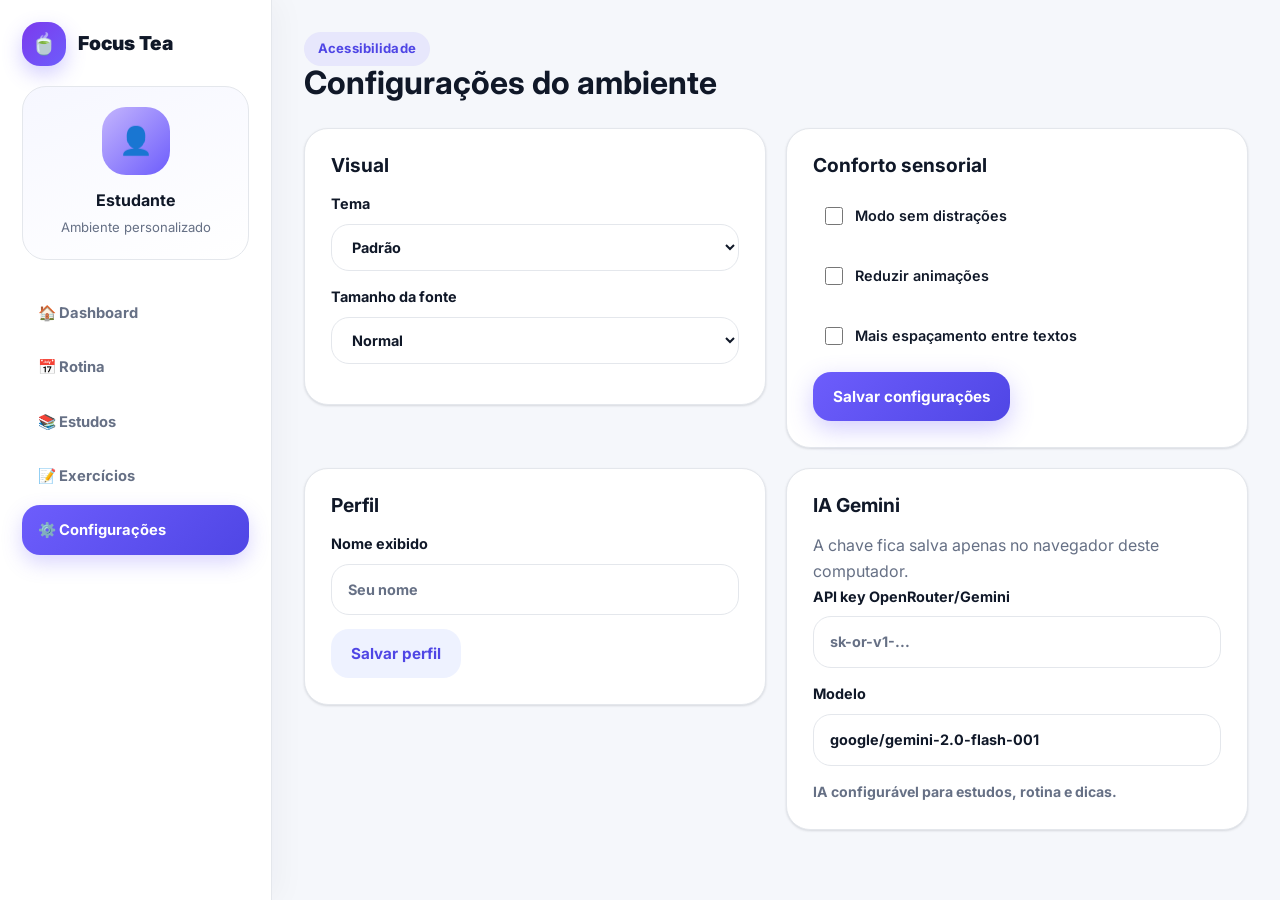
==== paginas/configuracoes.html @ 09d428ab "Improve Focus Tea platform" ====
<!DOCTYPE html>
<html lang="pt-BR">
<head>
  <meta charset="UTF-8" />
  <meta name="viewport" content="width=device-width, initial-scale=1.0" />
  <title>Configurações | Focus Tea</title>
  <link rel="stylesheet" href="../css/style.css" />
</head>
<body class="app-shell">
  <a class="skip-link" href="#conteudo">Pular para o conteúdo</a>
  <aside class="sidebar" aria-label="Navegação principal">
    <a class="brand" href="../dashboard.html"><span class="logo">🍵</span><span>Focus Tea</span></a>
    <div class="user-card"><div class="avatar">👤</div><strong class="user-nome">Estudante</strong><span>Ambiente personalizado</span></div>
    <nav class="side-nav">
      <a href="../dashboard.html">🏠 Dashboard</a>
      <a href="rotina.html">📅 Rotina</a>
      <a href="estudos.html">📚 Estudos</a>
      <a href="exercicios.html">📝 Exercícios</a>
      <a class="active" href="configuracoes.html" aria-current="page">⚙️ Configurações</a>
    </nav>
  </aside>

  <main id="conteudo" class="workspace">
    <header class="workspace-header">
      <div>
        <span class="eyebrow">Acessibilidade</span>
        <h1>Configurações do ambiente</h1>
      </div>
    </header>

    <section class="settings-grid">
      <article class="panel-card">
        <h2>Visual</h2>
        <label for="tema">Tema
          <select id="tema">
            <option value="padrao">Padrão</option>
            <option value="calmo">Calmo</option>
            <option value="foco">Concentração</option>
            <option value="lavanda">Lavanda suave</option>
            <option value="escuro">Escuro</option>
            <option value="alto">Alto contraste</option>
          </select>
        </label>
        <label for="fonte">Tamanho da fonte
          <select id="fonte">
            <option value="normal">Normal</option>
            <option value="grande">Grande</option>
            <option value="muito">Muito grande</option>
          </select>
        </label>
      </article>

      <article class="panel-card">
        <h2>Conforto sensorial</h2>
        <label class="check"><input id="semDistracoes" type="checkbox" /> Modo sem distrações</label>
        <label class="check"><input id="reducao" type="checkbox" /> Reduzir animações</label>
        <label class="check"><input id="espacamento" type="checkbox" /> Mais espaçamento entre textos</label>
        <button class="btn btn-primary" onclick="salvarConfiguracoes()">Salvar configurações</button>
        <p id="statusConfig" class="muted" aria-live="polite"></p>
      </article>

      <article class="panel-card">
        <h2>Perfil</h2>
        <label for="nomeUsuario">Nome exibido
          <input id="nomeUsuario" type="text" placeholder="Seu nome" />
        </label>
        <button class="btn btn-soft" onclick="salvarPerfil()">Salvar perfil</button>
      </article>

      <article class="panel-card">
        <h2>IA Gemini</h2>
        <p class="muted">A chave fica salva apenas no navegador deste computador.</p>
        <label for="apiKeyIA">API key OpenRouter/Gemini
          <input id="apiKeyIA" type="password" autocomplete="off" placeholder="sk-or-v1-..." />
        </label>
        <label for="modeloIA">Modelo
          <input id="modeloIA" type="text" placeholder="google/gemini-2.0-flash-001" />
        </label>
        <p class="ai-status" data-ai-status>IA configurável para estudos, rotina e dicas.</p>
      </article>
    </section>
  </main>

  <script src="../js/app.js"></script>
</body>
</html>
---- css/style.css ----
/* ============================================================
   FOCUS TEA — Design System v2.0
   ============================================================ */

/* ── GOOGLE FONT ── */
@import url('https://fonts.googleapis.com/css2?family=Inter:wght@400;500;600;700;800;900&display=swap');

/* ── DESIGN TOKENS ── */
:root {
  --bg: #f5f7fb;
  --surface: #ffffff;
  --text: #101828;
  --muted: #667085;
  --line: #e4e7ec;
  --primary: #6d5dfc;
  --primary-dark: #4f46e5;
  --primary-light: #ede9fe;
  --soft: #eef2ff;
  --green: #22c55e;
  --green-soft: #dcfce7;
  --red: #ef4444;
  --red-soft: #fef2f2;
  --amber: #f59e0b;
  --amber-soft: #fffbeb;
  --shadow-sm: 0 1px 3px rgba(16,24,40,.08), 0 1px 2px rgba(16,24,40,.06);
  --shadow: 0 20px 50px rgba(16,24,40,.10);
  --shadow-lg: 0 32px 80px rgba(16,24,40,.14);
  --radius-sm: 12px;
  --radius: 18px;
  --radius-lg: 24px;
  --radius-xl: 32px;
  --font: 'Inter', 'Segoe UI', Arial, sans-serif;
  --transition: 0.22s cubic-bezier(.4,0,.2,1);
}

/* ── RESET ── */
*, *::before, *::after {
  box-sizing: border-box;
  margin: 0;
  padding: 0;
}

html { scroll-behavior: smooth; }

body {
  font-family: var(--font);
  background: var(--bg);
  color: var(--text);
  line-height: 1.65;
  transition: background var(--transition), color var(--transition);
}

a { text-decoration: none; color: inherit; }
img { max-width: 100%; }
input, select, textarea, button { font: inherit; }
textarea { min-height: 120px; resize: vertical; }

/* ── FOCUS VISIBLE (Acessibilidade) ── */
:focus-visible {
  outline: 3px solid var(--primary);
  outline-offset: 3px;
  border-radius: var(--radius-sm);
}

/* ── SKIP LINK ── */
.skip-link {
  position: absolute;
  top: -100%;
  left: 16px;
  background: var(--primary);
  color: #fff;
  padding: 12px 20px;
  border-radius: 0 0 var(--radius) var(--radius);
  font-weight: 700;
  z-index: 9999;
  transition: top 0.2s;
}
.skip-link:focus { top: 0; }

/* ── TIPOGRAFIA ── */
h1 { font-size: 3rem; line-height: 1.08; letter-spacing: 0; }
h2 { font-size: 2rem; line-height: 1.1; letter-spacing: 0; }
h3 { font-size: 1.2rem; line-height: 1.3; }

.muted { color: var(--muted); }

.eyebrow, .badge {
  display: inline-flex;
  padding: 6px 14px;
  border-radius: 999px;
  background: rgba(109,93,252,.10);
  color: var(--primary-dark);
  font-weight: 700;
  font-size: .82rem;
  letter-spacing: 0.01em;
}

/* ── BOTÕES ── */
.btn {
  display: inline-flex;
  align-items: center;
  justify-content: center;
  gap: 8px;
  padding: 12px 20px;
  border-radius: var(--radius);
  border: 0;
  cursor: pointer;
  font-weight: 700;
  font-size: .95rem;
  transition: transform var(--transition), box-shadow var(--transition), background var(--transition), opacity var(--transition);
  white-space: nowrap;
  user-select: none;
}

.btn:hover { transform: translateY(-2px); }
.btn:active { transform: translateY(0) scale(.98); }
.btn:disabled { opacity: .6; cursor: not-allowed; transform: none; }

.btn-primary {
  background: linear-gradient(135deg, var(--primary), var(--primary-dark));
  color: #fff;
  box-shadow: 0 8px 24px rgba(109,93,252,.30);
}
.btn-primary:hover { box-shadow: 0 14px 32px rgba(109,93,252,.40); }

.btn-soft { background: var(--soft); color: var(--primary-dark); }
.btn-soft:hover { background: var(--primary-light); }

.btn-ghost { background: transparent; color: var(--primary-dark); border: 1.5px solid var(--line); }
.btn-ghost:hover { background: var(--soft); border-color: var(--primary); }

.btn-light { background: #fff; color: var(--primary-dark); }
.btn-danger { background: var(--red-soft); color: var(--red); }
.btn-success { background: var(--green-soft); color: #15803d; }

.btn-icon {
  background: none;
  border: none;
  cursor: pointer;
  padding: 6px 8px;
  border-radius: var(--radius-sm);
  font-size: 1rem;
  transition: background var(--transition);
  line-height: 1;
}
.btn-icon:hover { background: var(--soft); }

.btn-large { padding: 15px 28px; font-size: 1rem; }
.full { width: 100%; }

/* ── INPUTS ── */
input[type="text"],
input[type="email"],
input[type="password"],
input[type="time"],
select,
textarea {
  width: 100%;
  border: 1.5px solid var(--line);
  border-radius: var(--radius);
  padding: 13px 16px;
  background: var(--surface);
  color: var(--text);
  transition: border-color var(--transition), box-shadow var(--transition);
}

input[type="text"]:focus,
input[type="email"]:focus,
input[type="password"]:focus,
input[type="time"]:focus,
select:focus,
textarea:focus {
  outline: none;
  border-color: var(--primary);
  box-shadow: 0 0 0 4px rgba(109,93,252,.12);
}

input::placeholder { color: var(--muted); }

/* ── BRAND ── */
.brand {
  display: flex;
  align-items: center;
  gap: 12px;
  font-weight: 900;
  font-size: 1.2rem;
}
.brand.center { justify-content: center; }

.logo {
  display: grid;
  place-items: center;
  width: 44px;
  height: 44px;
  border-radius: var(--radius);
  background: linear-gradient(135deg, #7c3aed, #6d5dfc);
  box-shadow: 0 8px 20px rgba(109,93,252,.30);
  font-size: 1.3rem;
  flex-shrink: 0;
}

/* ── TOPBAR ── */
.topbar {
  position: sticky;
  top: 0;
  z-index: 200;
  display: flex;
  align-items: center;
  justify-content: space-between;
  padding: 16px 6%;
  backdrop-filter: blur(20px);
  -webkit-backdrop-filter: blur(20px);
  background: rgba(255,255,255,.85);
  border-bottom: 1px solid rgba(228,231,236,.7);
}

.nav-links {
  display: flex;
  align-items: center;
  gap: 24px;
  font-weight: 700;
}

.nav-links a { 
  color: var(--muted); 
  transition: color var(--transition);
  font-size: .92rem;
}
.nav-links a:hover { color: var(--primary-dark); }

/* Hamburguer */
.hamburguer {
  display: none;
  flex-direction: column;
  gap: 5px;
  cursor: pointer;
  padding: 8px;
  border: none;
  background: none;
  border-radius: var(--radius-sm);
}
.hamburguer span {
  display: block;
  width: 24px;
  height: 2px;
  background: var(--text);
  border-radius: 2px;
  transition: transform var(--transition), opacity var(--transition);
}

/* ── HERO LANDING ── */
.hero {
  display: grid;
  grid-template-columns: 1.1fr .9fr;
  gap: 60px;
  align-items: center;
  min-height: 720px;
  padding: 80px 6%;
  background:
    radial-gradient(circle at 85% 10%, #ded8ff 0, transparent 30%),
    radial-gradient(circle at 5% 90%, #e0f2fe 0, transparent 25%),
    linear-gradient(180deg, #fff 0, #f3f7ff 100%);
}

.hero h1 {
  font-size: 4.8rem;
  line-height: 0.97;
  letter-spacing: 0;
  margin: 20px 0;
}

.hero p {
  font-size: 1.12rem;
  color: var(--muted);
  max-width: 500px;
  line-height: 1.75;
}

.hero-actions, .trust-row {
  display: flex;
  flex-wrap: wrap;
  gap: 12px;
  margin-top: 24px;
}

.trust-row span {
  color: #475467;
  font-weight: 700;
  font-size: .87rem;
}

.hero-panel { position: relative; }

.mock-window {
  background: rgba(255,255,255,.92);
  border: 1px solid rgba(255,255,255,.9);
  border-radius: var(--radius-xl);
  padding: 28px;
  box-shadow: var(--shadow-lg);
  backdrop-filter: blur(20px);
  transform: rotate(1.5deg);
  animation: float 5s ease-in-out infinite;
}

@keyframes float {
  0%, 100% { transform: rotate(1.5deg) translateY(0); }
  50% { transform: rotate(1.5deg) translateY(-10px); }
}

.window-dots {
  display: flex;
  gap: 8px;
  margin-bottom: 22px;
}
.window-dots span {
  width: 12px;
  height: 12px;
  border-radius: 50%;
}
.window-dots span:nth-child(1) { background: #f87171; }
.window-dots span:nth-child(2) { background: #fbbf24; }
.window-dots span:nth-child(3) { background: #34d399; }

.mock-card {
  border-radius: var(--radius-lg);
  padding: 24px;
  color: #fff;
}
.mock-card.purple { background: linear-gradient(135deg, #6d5dfc, #9333ea); }
.mock-card small, .mock-card strong { display: block; }
.mock-card strong { font-size: 1.5rem; margin-top: 6px; }

.mini-progress, .progress {
  height: 10px;
  border-radius: 999px;
  background: rgba(255,255,255,.25);
  overflow: hidden;
}
.mini-progress { margin-top: 18px; }
.mini-progress span, .progress span {
  display: block;
  height: 100%;
  border-radius: inherit;
  background: var(--green);
  transition: width 0.6s ease;
}

.mock-grid {
  display: grid;
  grid-template-columns: repeat(3, 1fr);
  gap: 10px;
  margin: 12px 0;
}
.mock-grid div, .ai-bubble {
  background: #fff;
  border: 1px solid var(--line);
  border-radius: var(--radius);
  padding: 16px;
}
.mock-grid strong, .mock-grid span { display: block; }
.mock-grid span { color: var(--muted); font-size: .82rem; margin-top: 2px; }

.ai-bubble {
  border-style: dashed;
  border-color: var(--primary);
  color: #344054;
  font-size: .88rem;
  line-height: 1.5;
}

/* ── SECTIONS ── */
.section { padding: 80px 6%; }
.section-title { text-align: center; margin-bottom: 40px; }
.section-title h2 { margin: 12px 0; }

.stats-strip {
  display: grid;
  grid-template-columns: repeat(4, 1fr);
  gap: 16px;
  padding: 40px 6%;
  background: var(--surface);
  border-top: 1px solid var(--line);
  border-bottom: 1px solid var(--line);
}

.stats-strip div {
  text-align: center;
  padding: 20px;
  border-radius: var(--radius-lg);
  transition: transform var(--transition);
}
.stats-strip div:hover { transform: translateY(-3px); }
.stats-strip strong { display: block; font-size: 2.2rem; color: var(--primary-dark); margin-bottom: 4px; }

.split-section {
  display: grid;
  grid-template-columns: 1fr 1fr;
  gap: 60px;
  align-items: center;
}
.split-section h2 { margin: 14px 0; }

.feature-stack { display: grid; gap: 14px; }

.feature-card, .big-card {
  background: var(--surface);
  border: 1px solid var(--line);
  border-radius: var(--radius-lg);
  box-shadow: var(--shadow-sm);
  padding: 28px;
  transition: transform var(--transition), box-shadow var(--transition);
}
.feature-card:hover, .big-card:hover {
  transform: translateY(-5px);
  box-shadow: var(--shadow);
}
.feature-card span, .big-card span { font-size: 2rem; display: block; margin-bottom: 12px; }
.feature-card h3, .big-card h3 { margin-bottom: 8px; }

.cards-3 {
  display: grid;
  grid-template-columns: repeat(3, 1fr);
  gap: 20px;
  margin-top: 28px;
}

.cta-section {
  display: flex;
  align-items: center;
  justify-content: space-between;
  gap: 30px;
  margin: 0 6% 80px;
  padding: 54px;
  border-radius: var(--radius-xl);
  background: linear-gradient(135deg, #6d5dfc, #8b5cf6);
  color: #fff;
  box-shadow: var(--shadow-lg);
}
.cta-section p { color: rgba(255,255,255,.85); margin-top: 12px; }
.cta-section .eyebrow { background: rgba(255,255,255,.2); color: #fff; }
.cta-section h2 { margin: 12px 0 0; }

.footer {
  text-align: center;
  padding: 36px;
  color: var(--muted);
  border-top: 1px solid var(--line);
  font-size: .88rem;
}

/* ── AUTH ── */
.auth-page {
  min-height: 100vh;
  display: grid;
  place-items: center;
  background:
    radial-gradient(circle at top left, #ddd6fe, transparent 40%),
    radial-gradient(circle at bottom right, #e0f2fe, transparent 40%),
    #f7f8ff;
  padding: 20px;
}

.auth-card {
  width: min(460px, 100%);
  background: #fff;
  border: 1px solid var(--line);
  border-radius: var(--radius-xl);
  padding: 40px;
  box-shadow: var(--shadow);
  animation: slideUp 0.4s ease;
}

@keyframes slideUp {
  from { opacity: 0; transform: translateY(24px); }
  to { opacity: 1; transform: translateY(0); }
}

.auth-card h1 { text-align: center; margin: 20px 0 4px; font-size: 1.8rem; }
.auth-card > p { text-align: center; color: var(--muted); margin-bottom: 28px; }
.auth-card form { display: grid; gap: 16px; }
.auth-card label { display: grid; gap: 8px; font-weight: 700; font-size: .9rem; }

.auth-error {
  padding: 12px 16px;
  background: var(--red-soft);
  border: 1px solid #fca5a5;
  border-radius: var(--radius);
  color: var(--red);
  font-size: .88rem;
  display: none;
}
.auth-error.show { display: block; }

/* ── APP SHELL ── */
.app-shell {
  display: grid;
  grid-template-columns: 272px 1fr;
  min-height: 100vh;
}

.sidebar {
  position: sticky;
  top: 0;
  height: 100vh;
  overflow-y: auto;
  background: rgba(255,255,255,.97);
  border-right: 1px solid var(--line);
  padding: 22px;
  box-shadow: 6px 0 30px rgba(16,24,40,.04);
  display: flex;
  flex-direction: column;
}

.user-card {
  margin: 20px 0;
  padding: 20px;
  text-align: center;
  border-radius: var(--radius-lg);
  background: linear-gradient(160deg, #f6f7ff, #fff);
  border: 1px solid var(--line);
}

.avatar {
  width: 68px;
  height: 68px;
  margin: 0 auto 12px;
  display: grid;
  place-items: center;
  border-radius: var(--radius-lg);
  background: linear-gradient(135deg, #c4b5fd, #6d5dfc);
  font-size: 1.7rem;
}

.user-card strong { display: block; font-size: 1rem; }
.user-card span { display: block; color: var(--muted); font-size: .82rem; margin-top: 4px; }

.side-nav { display: grid; gap: 4px; margin-top: 8px; }

.side-nav a {
  display: flex;
  align-items: center;
  gap: 10px;
  padding: 13px 16px;
  border-radius: var(--radius);
  font-weight: 700;
  color: var(--muted);
  font-size: .92rem;
  transition: background var(--transition), color var(--transition), box-shadow var(--transition);
}
.side-nav a:hover { color: var(--primary-dark); background: var(--soft); }
.side-nav a.active {
  background: linear-gradient(135deg, var(--primary), var(--primary-dark));
  color: #fff;
  box-shadow: 0 8px 20px rgba(109,93,252,.25);
}

.sidebar-footer {
  margin-top: auto;
  padding-top: 16px;
  border-top: 1px solid var(--line);
}

.workspace {
  padding: 32px;
  max-width: 1100px;
  width: 100%;
}

.workspace-header {
  display: flex;
  justify-content: space-between;
  align-items: center;
  gap: 20px;
  margin-bottom: 28px;
  flex-wrap: wrap;
}
.workspace-header h1 { font-size: 2rem; letter-spacing: 0; }

/* ── DASHBOARD ── */
.dashboard-hero {
  display: flex;
  align-items: center;
  justify-content: space-between;
  gap: 30px;
  padding: 44px;
  border-radius: var(--radius-xl);
  background: linear-gradient(135deg, #6d5dfc, #8b5cf6);
  color: #fff;
  box-shadow: var(--shadow);
  margin-bottom: 24px;
  overflow: hidden;
  position: relative;
}

.dashboard-hero::before {
  content: '';
  position: absolute;
  top: -50%;
  right: -10%;
  width: 300px;
  height: 300px;
  background: rgba(255,255,255,.06);
  border-radius: 50%;
}

.dashboard-hero h2 { font-size: 1.9rem; line-height: 1.1; margin: 12px 0 8px; }
.dashboard-hero p { color: rgba(255,255,255,.85); font-size: .95rem; }
.dashboard-hero .badge { background: rgba(255,255,255,.2); color: #fff; }

#dataHoraAtual {
  font-size: .82rem;
  opacity: .75;
  margin-top: 6px;
}

.hero-metric {
  background: rgba(255,255,255,.15);
  border: 1px solid rgba(255,255,255,.25);
  padding: 24px 32px;
  border-radius: var(--radius-lg);
  text-align: center;
  min-width: 160px;
  flex-shrink: 0;
}
.hero-metric strong {
  display: block;
  font-size: 3rem;
  line-height: 1;
  font-weight: 900;
}
.hero-metric span { font-size: .88rem; opacity: .85; margin-top: 4px; display: block; }

.metric-grid {
  display: grid;
  grid-template-columns: repeat(3, 1fr);
  gap: 18px;
  margin-bottom: 24px;
}

.metric-card {
  background: var(--surface);
  border: 1px solid var(--line);
  border-radius: var(--radius-lg);
  box-shadow: var(--shadow-sm);
  padding: 24px;
  transition: transform var(--transition), box-shadow var(--transition);
}
.metric-card:hover { transform: translateY(-4px); box-shadow: var(--shadow); }
.metric-card > span { font-size: 2rem; display: block; margin-bottom: 10px; }
.metric-card h3 { font-size: 1rem; color: var(--muted); font-weight: 600; }
.metric-card strong { display: block; font-size: 2.2rem; margin: 8px 0; font-weight: 900; }

.cards-2 { display: grid; grid-template-columns: 1fr 1fr; gap: 20px; }

.panel-card {
  background: var(--surface);
  border: 1px solid var(--line);
  border-radius: var(--radius-lg);
  box-shadow: var(--shadow-sm);
  padding: 26px;
}
.panel-card h2 { margin-bottom: 16px; font-size: 1.2rem; }

/* ── TASK LIST ── */
.task-list { display: grid; gap: 10px; margin: 14px 0; }

.task {
  display: flex;
  align-items: center;
  justify-content: space-between;
  gap: 12px;
  padding: 14px 16px;
  border-radius: var(--radius);
  background: #f8f9ff;
  border: 1px solid var(--line);
  border-left: 4px solid var(--primary);
  transition: opacity var(--transition), background var(--transition);
  animation: taskIn 0.25s ease;
}

@keyframes taskIn {
  from { opacity: 0; transform: translateX(-10px); }
  to { opacity: 1; transform: translateX(0); }
}

.task.done {
  opacity: .55;
}
.task.done .task-text {
  text-decoration: line-through;
  color: var(--muted);
}
.task.done { border-left-color: var(--green); }
.task.cat-pausa { border-left-color: var(--amber); }
.task.cat-lazer { border-left-color: var(--green); }
.task.cat-saude { border-left-color: #ec4899; }
.task.cat-outro { border-left-color: var(--muted); }

.task label {
  display: flex;
  align-items: center;
  gap: 10px;
  font-weight: 600;
  cursor: pointer;
  flex: 1;
  min-width: 0;
}

.task-text { font-size: .92rem; word-break: break-word; }

.task input[type="checkbox"] {
  width: 18px;
  height: 18px;
  flex-shrink: 0;
  accent-color: var(--primary);
  cursor: pointer;
}

.task-meta {
  display: flex;
  align-items: center;
  gap: 8px;
  flex-shrink: 0;
}

.task-time {
  font-size: .78rem;
  color: var(--muted);
  background: var(--soft);
  padding: 3px 10px;
  border-radius: 999px;
  white-space: nowrap;
}

.task-cat-badge {
  font-size: .88rem;
}

.inline-form {
  display: flex;
  gap: 10px;
  flex-wrap: wrap;
  align-items: flex-end;
}
.inline-form .form-group {
  display: flex;
  flex-direction: column;
  gap: 6px;
}
.inline-form .form-group label {
  font-size: .8rem;
  font-weight: 700;
  color: var(--muted);
}
.inline-form input[type="text"] { flex: 1; min-width: 200px; }
.inline-form input[type="time"] { width: 120px; }
.inline-form select { width: 140px; }

/* ── AI STYLES ── */
.ai-answer, .study-content {
  margin-top: 14px;
  padding: 18px;
  border-radius: var(--radius);
  background: #f8f9ff;
  border: 1px dashed #a78bfa;
  animation: fadeIn 0.3s ease;
  font-size: .92rem;
  line-height: 1.75;
}

.ai-content {
  background: linear-gradient(135deg, #f5f3ff, #ede9fe);
  border-radius: var(--radius);
  padding: 20px;
  margin-bottom: 14px;
  border: 1px solid #c4b5fd;
  animation: fadeIn 0.3s ease;
}

.ai-header {
  display: flex;
  align-items: center;
  gap: 10px;
  margin-bottom: 12px;
  font-weight: 700;
  font-size: .95rem;
}

.badge-ai {
  font-size: .72rem;
  padding: 3px 10px;
  background: var(--primary);
  color: #fff;
  border-radius: 999px;
  letter-spacing: 0.02em;
}

.ai-text {
  font-size: .93rem;
  line-height: 1.75;
  color: #2d1f7a;
}

/* Chat */
.chat-area {
  display: flex;
  flex-direction: column;
  gap: 12px;
  padding: 16px;
  background: #f8f9ff;
  border-radius: var(--radius);
  min-height: 200px;
  max-height: 360px;
  overflow-y: auto;
  margin-bottom: 14px;
  border: 1px solid var(--line);
  scroll-behavior: smooth;
}

.chat-msg {
  display: flex;
  align-items: flex-start;
  gap: 10px;
  animation: fadeIn 0.25s ease;
}
.chat-msg.user { flex-direction: row-reverse; }

.chat-avatar { font-size: 1.4rem; flex-shrink: 0; margin-top: 2px; }

.chat-bubble {
  padding: 12px 16px;
  border-radius: var(--radius);
  font-size: .9rem;
  max-width: 80%;
  line-height: 1.65;
}

.chat-msg.assistant .chat-bubble {
  background: #fff;
  border: 1px solid var(--line);
  border-radius: 4px var(--radius) var(--radius) var(--radius);
  color: var(--text);
}
.chat-msg.user .chat-bubble {
  background: linear-gradient(135deg, var(--primary), var(--primary-dark));
  color: #fff;
  border-radius: var(--radius) 4px var(--radius) var(--radius);
}

.chat-input-row {
  display: flex;
  gap: 10px;
  align-items: flex-end;
}
.chat-input-row textarea {
  flex: 1;
  min-height: 60px;
  max-height: 120px;
}

.loading-ai {
  display: flex;
  align-items: center;
  gap: 10px;
  padding: 16px;
  color: var(--muted);
  font-style: italic;
  font-size: .88rem;
}

.loading-typing {
  display: inline-flex;
  align-items: center;
  gap: 4px;
  padding: 10px 16px;
  background: #fff;
  border-radius: 4px var(--radius) var(--radius) var(--radius);
  border: 1px solid var(--line);
}
.loading-typing span {
  width: 6px;
  height: 6px;
  background: var(--primary);
  border-radius: 50%;
  animation: typingDot 1.2s ease infinite;
}
.loading-typing span:nth-child(2) { animation-delay: .2s; }
.loading-typing span:nth-child(3) { animation-delay: .4s; }

@keyframes typingDot {
  0%, 60%, 100% { transform: translateY(0); opacity: .4; }
  30% { transform: translateY(-4px); opacity: 1; }
}

/* ── QUIZ ── */
.quiz-selector {
  margin-bottom: 24px;
  display: flex;
  align-items: center;
  gap: 14px;
  flex-wrap: wrap;
}
.quiz-selector label { font-weight: 700; font-size: .9rem; }
.quiz-selector select { width: auto; flex-shrink: 0; }

.quiz-header { margin-bottom: 24px; }

.quiz-progress-text {
  font-weight: 700;
  font-size: .88rem;
  color: var(--muted);
}

.quiz-progress-bar {
  height: 8px;
  border-radius: 999px;
  background: var(--line);
  overflow: hidden;
  margin: 10px 0;
}
.quiz-progress-bar span {
  display: block;
  height: 100%;
  background: linear-gradient(90deg, var(--primary), var(--primary-dark));
  border-radius: inherit;
  transition: width 0.5s ease;
}

.quiz-score { font-weight: 700; color: var(--green); font-size: .88rem; }

.quiz-card {
  background: var(--surface);
  border: 1px solid var(--line);
  border-radius: var(--radius-lg);
  padding: 28px;
  box-shadow: var(--shadow-sm);
  animation: fadeIn 0.3s ease;
}

.quiz-card h3 { font-size: 1.2rem; margin-bottom: 22px; line-height: 1.5; }

.quiz-opcoes { display: grid; gap: 10px; margin-bottom: 20px; }

.quiz-opcao {
  display: flex;
  align-items: center;
  gap: 12px;
  padding: 14px 18px;
  border: 2px solid var(--line);
  border-radius: var(--radius);
  cursor: pointer;
  font-weight: 600;
  transition: border-color var(--transition), background var(--transition), transform var(--transition);
  font-size: .92rem;
}
.quiz-opcao:hover { border-color: var(--primary); background: var(--soft); transform: translateX(4px); }
.quiz-opcao input[type="radio"] { width: 18px; height: 18px; flex-shrink: 0; accent-color: var(--primary); }
.quiz-opcao.correta { border-color: var(--green); background: var(--green-soft); }
.quiz-opcao.errada { border-color: var(--red); background: var(--red-soft); }

.feedback-area { margin-top: 16px; }

.feedback-msg {
  padding: 16px;
  border-radius: var(--radius);
  font-weight: 600;
  animation: slideUp 0.3s ease;
}
.feedback-msg.success { background: var(--green-soft); color: #15803d; border: 1px solid #86efac; }
.feedback-msg.error { background: var(--red-soft); color: #b91c1c; border: 1px solid #fca5a5; }
.feedback-msg p { margin-top: 8px; font-weight: 400; font-size: .9rem; line-height: 1.6; }

.resultado-card {
  text-align: center;
  padding: 48px 32px;
  background: var(--surface);
  border-radius: var(--radius-xl);
  border: 1px solid var(--line);
  box-shadow: var(--shadow);
  animation: slideUp 0.4s ease;
}
.resultado-emoji { font-size: 4.5rem; margin-bottom: 16px; }
.resultado-score { font-size: 4rem; font-weight: 900; color: var(--primary-dark); line-height: 1; }
.resultado-pct { font-size: 1.5rem; color: var(--muted); margin: 8px 0 16px; }
.resultado-actions { display: flex; gap: 14px; justify-content: center; margin-top: 24px; flex-wrap: wrap; }

/* ── POMODORO TIMER ── */
.timer-wrapper {
  background: var(--surface);
  border: 1px solid var(--line);
  border-radius: var(--radius-lg);
  padding: 28px;
  box-shadow: var(--shadow-sm);
}

.timer-container {
  display: flex;
  flex-direction: column;
  align-items: center;
  gap: 20px;
}

.timer-mode-label {
  font-size: .88rem;
  font-weight: 700;
  color: var(--muted);
  text-transform: uppercase;
  letter-spacing: 0.08em;
}

.timer-circle-wrapper {
  position: relative;
  width: 180px;
  height: 180px;
}

.timer-svg {
  width: 100%;
  height: 100%;
  transform: rotate(-90deg);
}

.timer-svg circle { fill: none; stroke-width: 10; stroke-linecap: round; }
.timer-track { stroke: var(--line); }
.timer-progress-circle {
  stroke: url(#timerGradient);
  stroke-dasharray: 408.4; /* 2π × 65 */
  stroke-dashoffset: 0;
  transition: stroke-dashoffset 1s linear;
}

.timer-display-center {
  position: absolute;
  inset: 0;
  display: flex;
  flex-direction: column;
  align-items: center;
  justify-content: center;
}

#timerDisplay {
  font-size: 2.4rem;
  font-weight: 900;
  letter-spacing: 0;
}

#timerModoLabel {
  font-size: .78rem;
  color: var(--muted);
  font-weight: 600;
  margin-top: 2px;
}

.timer-controls { display: flex; gap: 10px; flex-wrap: wrap; justify-content: center; }
.timer-presets { display: flex; gap: 8px; flex-wrap: wrap; justify-content: center; margin-top: 4px; }
.timer-presets button { padding: 7px 14px; border-radius: 999px; font-size: .82rem; }

/* -- ROTINA AVANCADA -- */
.grow { flex: 1; min-width: 240px; }
.routine-grid, .study-grid { margin-top: 20px; align-items: start; }

.timeline {
  position: relative;
  display: grid;
  gap: 14px;
  padding: 4px 0 4px 10px;
}

.timeline::before {
  content: '';
  position: absolute;
  left: 18px;
  top: 8px;
  bottom: 8px;
  width: 2px;
  background: var(--line);
}

.timeline-item {
  position: relative;
  display: grid;
  grid-template-columns: 24px 1fr;
  gap: 12px;
  align-items: start;
}

.timeline-dot {
  position: relative;
  z-index: 1;
  width: 18px;
  height: 18px;
  margin-top: 4px;
  border-radius: 50%;
  background: var(--surface);
  border: 4px solid var(--primary);
  box-shadow: 0 0 0 4px var(--soft);
}

.timeline-item.done .timeline-dot { border-color: var(--green); }
.timeline-item strong { font-size: .86rem; color: var(--primary-dark); }
.timeline-item p { color: var(--muted); line-height: 1.45; }

.ai-status {
  margin-top: 8px;
  color: var(--muted);
  font-size: .88rem;
  font-weight: 700;
}
.ai-status.success { color: #15803d; }
.ai-status.warning { color: #b45309; }

/* ── SETTINGS ── */
.settings-grid { display: grid; grid-template-columns: 1fr 1fr; gap: 20px; align-items: start; }

.panel-card label {
  display: grid;
  gap: 8px;
  font-weight: 700;
  margin-bottom: 14px;
  font-size: .9rem;
}

.check {
  display: flex !important;
  flex-direction: row !important;
  align-items: center !important;
  gap: 12px !important;
  cursor: pointer;
  margin-bottom: 12px !important;
  font-weight: 600 !important;
  padding: 12px;
  border-radius: var(--radius);
  transition: background var(--transition);
}
.check:hover { background: var(--soft); }
.check input[type="checkbox"] { width: 18px !important; height: 18px !important; accent-color: var(--primary); flex-shrink: 0; }

.theme-previews {
  display: grid;
  grid-template-columns: repeat(3, 1fr);
  gap: 8px;
  margin-top: 10px;
}

.theme-dot {
  width: 100%;
  aspect-ratio: 1;
  border-radius: var(--radius-sm);
  cursor: pointer;
  border: 2px solid transparent;
  transition: transform var(--transition), border-color var(--transition);
  font-size: 1.2rem;
  display: grid;
  place-items: center;
}
.theme-dot:hover { transform: scale(1.1); border-color: var(--primary); }

/* ── TOAST ── */
.toast-container {
  position: fixed;
  bottom: 24px;
  right: 24px;
  display: flex;
  flex-direction: column;
  gap: 10px;
  z-index: 9999;
  max-width: 340px;
}

.toast {
  padding: 14px 20px;
  border-radius: var(--radius);
  font-weight: 600;
  font-size: .88rem;
  background: #fff;
  border: 1px solid var(--line);
  box-shadow: var(--shadow);
  opacity: 0;
  transform: translateX(30px);
  transition: opacity 0.28s, transform 0.28s;
  display: flex;
  align-items: center;
  gap: 8px;
}
.toast.show { opacity: 1; transform: translateX(0); }
.toast-success { border-left: 4px solid var(--green); }
.toast-warning { border-left: 4px solid var(--amber); }
.toast-info { border-left: 4px solid var(--primary); }
.toast-error { border-left: 4px solid var(--red); }

/* ── SPINNER ── */
.spinner, .spinner-small {
  border-radius: 50%;
  animation: spin 0.7s linear infinite;
  display: inline-block;
  flex-shrink: 0;
}
.spinner { width: 28px; height: 28px; border: 3px solid var(--line); border-top-color: var(--primary); }
.spinner-small { width: 16px; height: 16px; border: 2px solid var(--line); border-top-color: var(--primary); }

@keyframes spin { to { transform: rotate(360deg); } }

/* ── ANIMATIONS ── */
@keyframes fadeIn {
  from { opacity: 0; transform: translateY(8px); }
  to { opacity: 1; transform: translateY(0); }
}

.fade-in { animation: fadeIn 0.35s ease; }

/* ── TEMAS SENSORIAIS ── */
body.theme-calmo {
  --bg: #eef8ff;
  --surface: #ffffff;
  --text: #12324a;
  --muted: #4a7c9e;
  --line: #bae6fd;
  --soft: #e0f2fe;
  --primary: #38bdf8;
  --primary-dark: #0284c7;
  --primary-light: #e0f2fe;
}

body.theme-foco {
  --bg: #f0fdf4;
  --surface: #ffffff;
  --text: #14351e;
  --muted: #3d7a51;
  --line: #bbf7d0;
  --soft: #dcfce7;
  --primary: #22c55e;
  --primary-dark: #15803d;
  --primary-light: #dcfce7;
}

body.theme-escuro {
  --bg: #0f172a;
  --surface: #1e293b;
  --text: #f1f5f9;
  --muted: #94a3b8;
  --line: #334155;
  --soft: #1e293b;
  --primary: #818cf8;
  --primary-dark: #6366f1;
  --primary-light: #1e293b;
}

body.theme-alto {
  --bg: #000000;
  --surface: #0a0a0a;
  --text: #ffff00;
  --muted: #ffffff;
  --line: #ffff00;
  --soft: #111111;
  --primary: #ffff00;
  --primary-dark: #ffdd00;
  --primary-light: #111111;
}
body.theme-alto .btn-primary { color: #000; }
body.theme-alto .side-nav a.active,
body.theme-alto .side-nav a:hover { color: #000; }

body.theme-lavanda {
  --bg: #faf5ff;
  --surface: #ffffff;
  --text: #2e1065;
  --muted: #7c3aed;
  --line: #e9d5ff;
  --soft: #f3e8ff;
  --primary: #9333ea;
  --primary-dark: #7c3aed;
  --primary-light: #f3e8ff;
}

/* Font sizes */
body.font-grande { font-size: 18px; }
body.font-muito { font-size: 21px; }

/* Distraction free */
body.sem-distracoes .hero-panel,
body.sem-distracoes .stats-strip,
body.sem-distracoes .trust-row,
body.sem-distracoes .footer { display: none; }

/* Reduce motion */
@media (prefers-reduced-motion: reduce) {
  *, *::before, *::after { transition-duration: .01ms !important; animation-duration: .01ms !important; }
}
body.reducao *,
body.reducao *::before,
body.reducao *::after {
  transition: none !important;
  animation: none !important;
}

/* Extra spacing */
body.espacamento-extra { line-height: 2.1; letter-spacing: 0.03em; word-spacing: 0.05em; }

/* ── RESPONSIVE ── */
@media (max-width: 980px) {
  .hamburguer { display: flex; }

  .nav-links {
    display: none;
    position: absolute;
    top: 100%;
    left: 0;
    right: 0;
    background: rgba(255,255,255,.98);
    border-bottom: 1px solid var(--line);
    padding: 20px 6%;
    flex-direction: column;
    align-items: flex-start;
    gap: 16px;
    backdrop-filter: blur(20px);
    box-shadow: 0 10px 30px rgba(16,24,40,.08);
  }
  .nav-links.open { display: flex; }

  .hero { grid-template-columns: 1fr; min-height: auto; }
  .split-section { grid-template-columns: 1fr; }
  .cards-3 { grid-template-columns: 1fr; }
  .metric-grid { grid-template-columns: 1fr; }
  .cards-2 { grid-template-columns: 1fr; }
  .settings-grid { grid-template-columns: 1fr; }
  .stats-strip { grid-template-columns: 1fr 1fr; }
  .app-shell { grid-template-columns: 1fr; }

  .sidebar {
    position: relative;
    height: auto;
    border-right: none;
    border-bottom: 1px solid var(--line);
  }

  .workspace-header { flex-direction: column; align-items: flex-start; }
  .dashboard-hero { flex-direction: column; }
  .cta-section { flex-direction: column; align-items: flex-start; }
}

@media (max-width: 560px) {
  .section, .hero, .workspace { padding: 20px 16px; }
  .stats-strip { grid-template-columns: 1fr; }
  .inline-form { flex-direction: column; }
  h1 { font-size: 2.25rem; }
  h2 { font-size: 1.45rem; }
  .hero h1 { font-size: 2.4rem; }
  .cta-section { margin: 0 16px 40px; padding: 28px 20px; }
  .auth-card { padding: 28px 20px; }
  .quiz-selector { flex-direction: column; align-items: flex-start; }
}
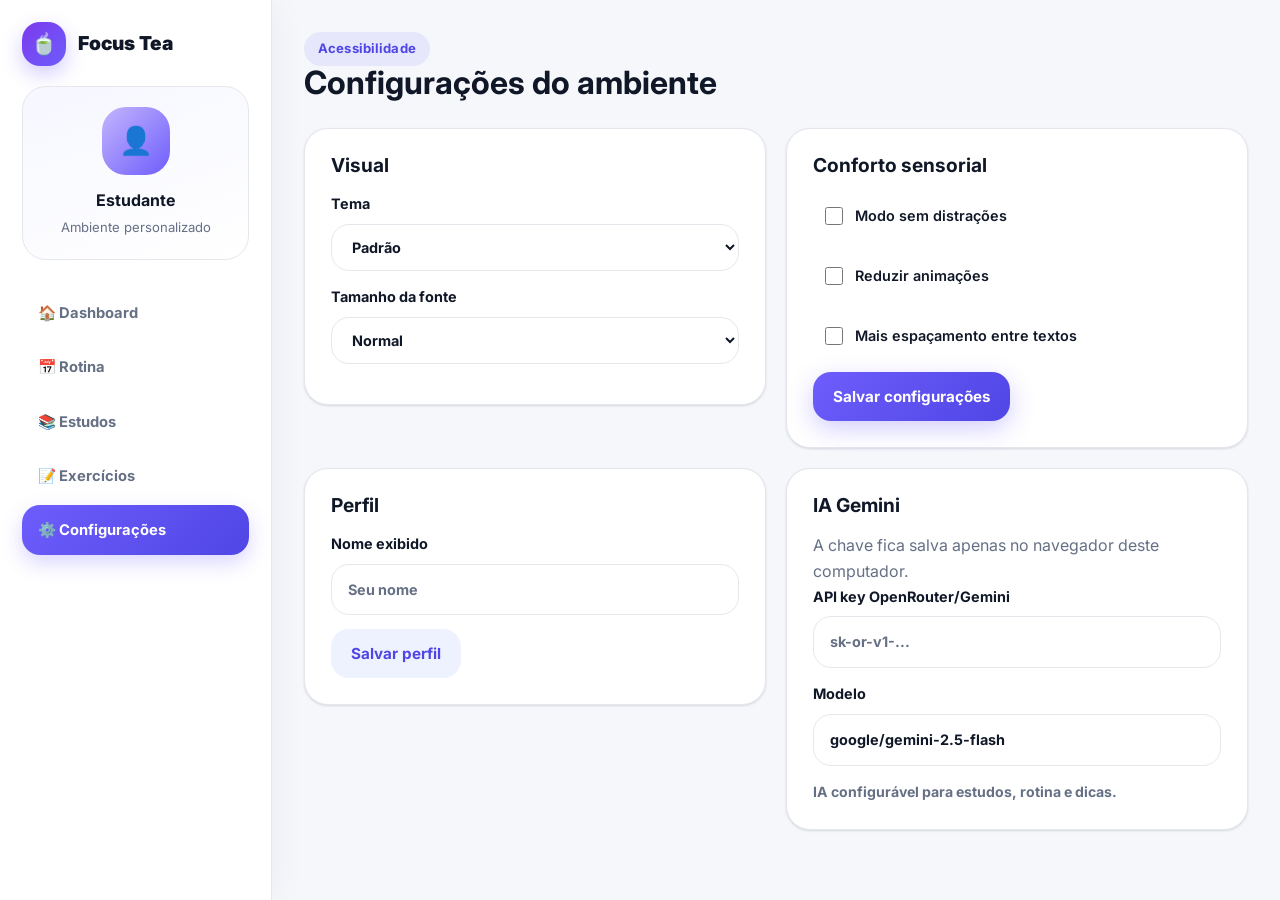
==== commit 49a31e5f: "Fix Gemini AI configuration" ====
--- a/paginas/configuracoes.html
+++ b/paginas/configuracoes.html
@@ -74,13 +74,14 @@
           <input id="apiKeyIA" type="password" autocomplete="off" placeholder="sk-or-v1-..." />
         </label>
         <label for="modeloIA">Modelo
-          <input id="modeloIA" type="text" placeholder="google/gemini-2.0-flash-001" />
+          <input id="modeloIA" type="text" placeholder="google/gemini-2.5-flash" />
         </label>
         <p class="ai-status" data-ai-status>IA configurável para estudos, rotina e dicas.</p>
       </article>
     </section>
   </main>
 
+  <script src="../js/env.local.js"></script>
   <script src="../js/app.js"></script>
 </body>
 </html>
